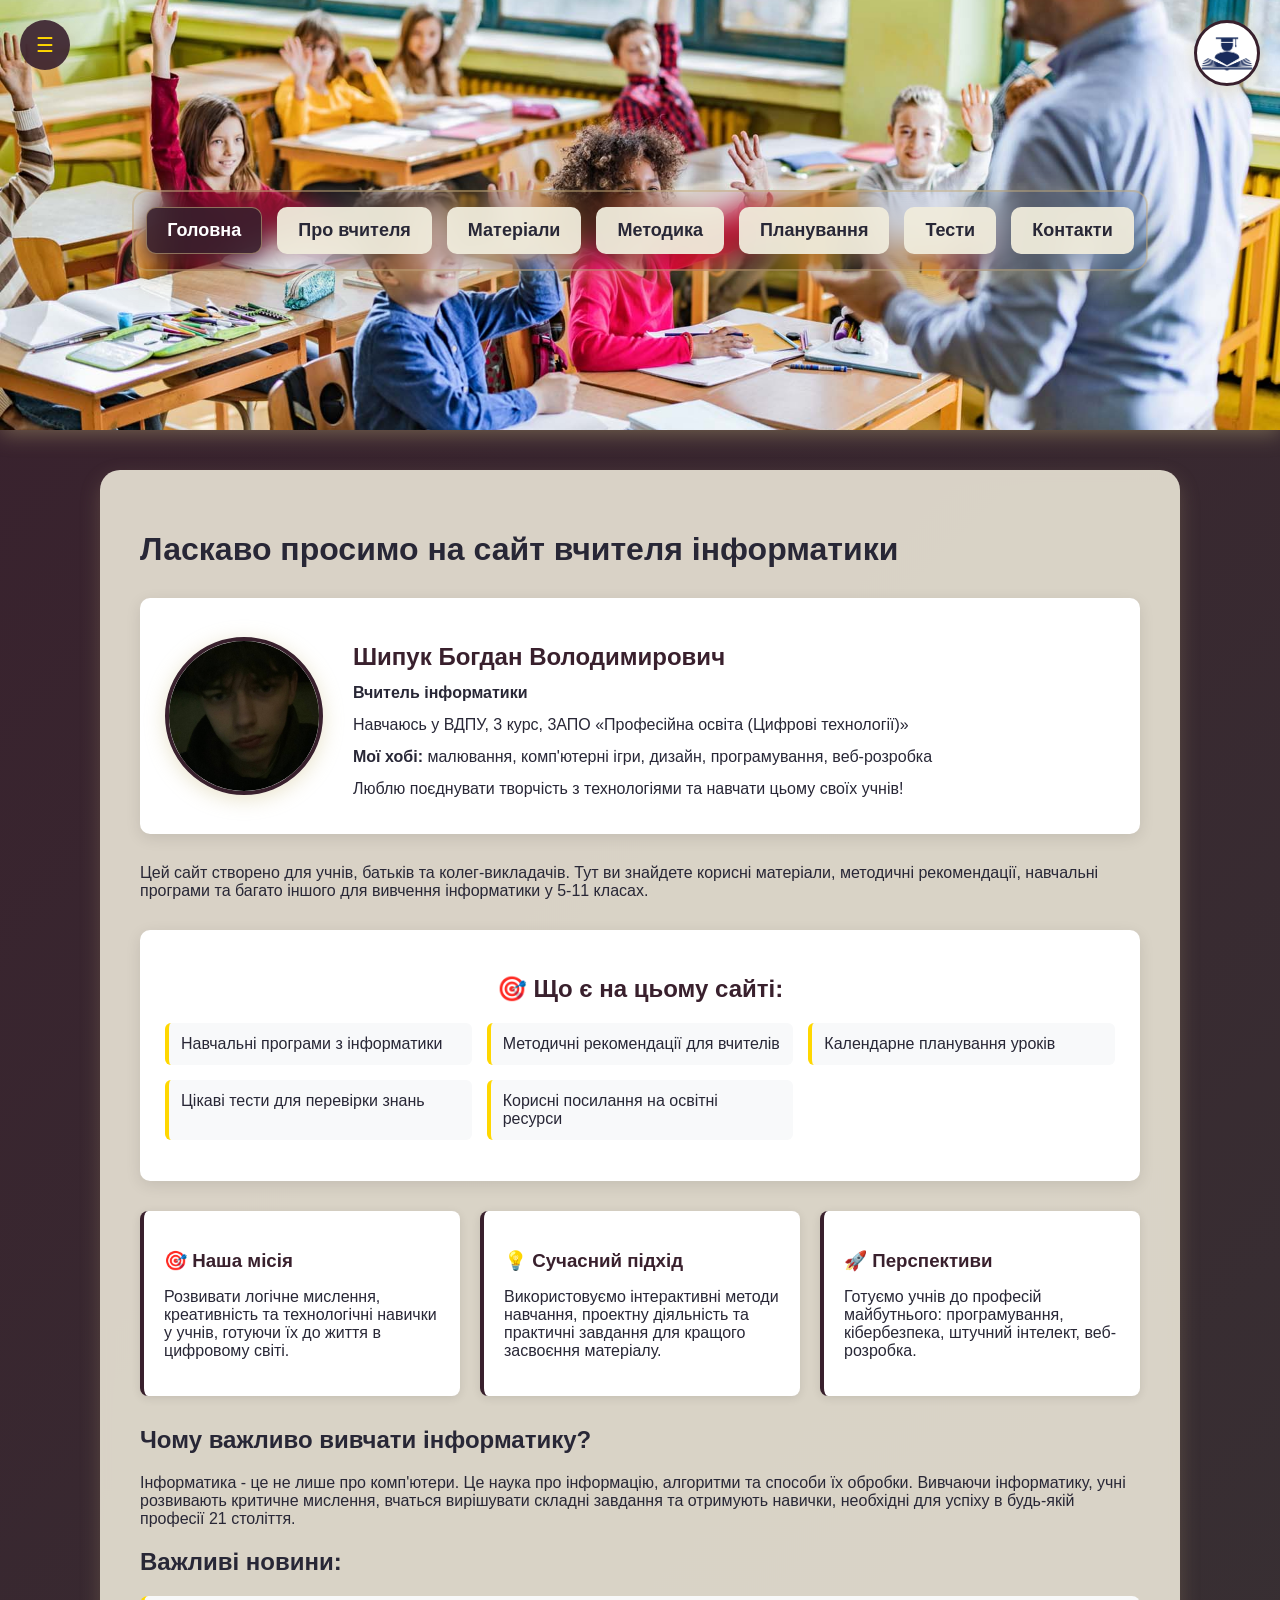
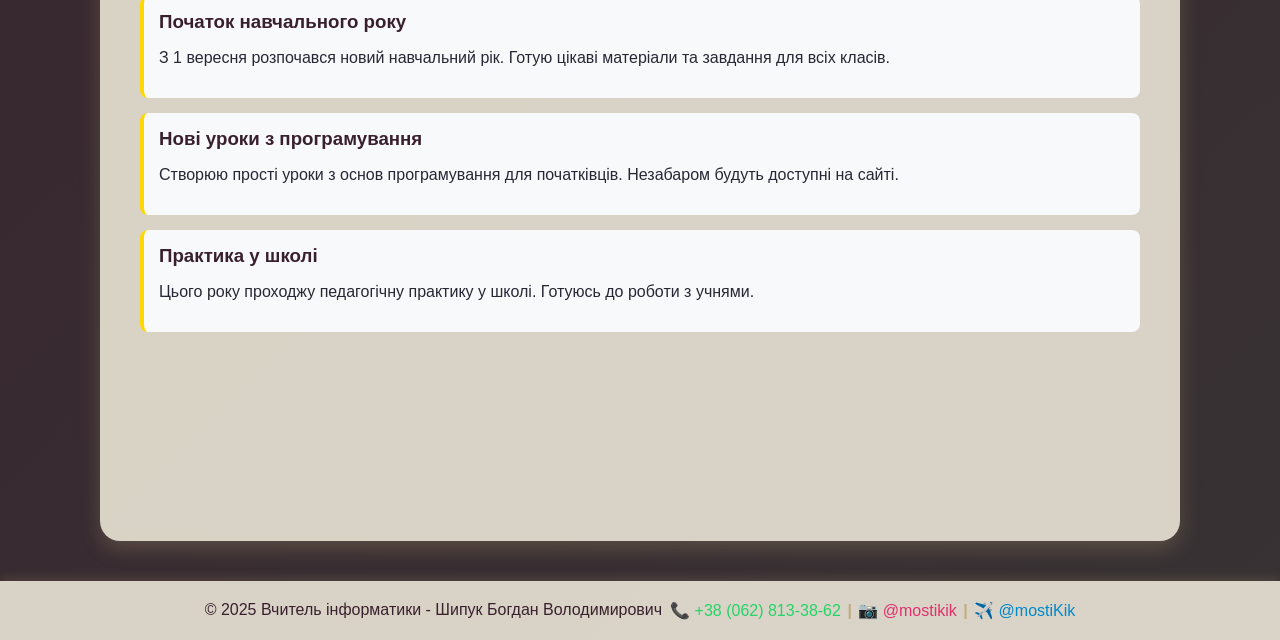
==== index.html @ 73296c1c "Add files via upload" ====
<!DOCTYPE html>
<html lang="uk">
<head>
  <meta charset="UTF-8">
  <meta name="viewport" content="width=device-width,initial-scale=1">
  <title>Головна — Вчитель інформатики</title>
  <link rel="stylesheet" href="style.css">
  <link rel="icon" type="image/png" href="images/icon.png">
</head>
<body>

<button class="menu-toggle" id="menuToggle">☰</button>

<header id="mainHeader">
  <div class="container">
    <nav>
      <ul class="menu">
        <li><a href="index.html" class="active">Головна</a></li>
        <li><a href="about.html">Про вчителя</a></li>
        <li><a href="materials.html">Матеріали</a></li>
        <li><a href="methodology.html">Методика</a></li>
        <li><a href="planning.html">Планування</a></li>
        <li><a href="tests.html">Тести</a></li>
        <li><a href="contacts.html">Контакти</a></li>
      </ul>
    </nav>
  </div>
</header>

<main class="container" id="mainContent">
  <h1 id="main-title">Ласкаво просимо на сайт вчителя інформатики</h1>
  
  <div class="welcome-content">
    <!-- Блок про вчителя -->
    <div class="teacher-preview">
      <img src="images/photo.jpg" alt="Шипук Богдан Володимирович" class="teacher-photo">
      <div class="teacher-info">
        <h2>Шипук Богдан Володимирович</h2>
        <p><strong>Вчитель інформатики</strong></p>
        <p>Навчаюсь у ВДПУ, 3 курс, 3АПО «Професійна освіта (Цифрові технології)»</p>
        <p><strong>Мої хобі:</strong> малювання, комп'ютерні ігри, дизайн, програмування, веб-розробка</p>
        <p>Люблю поєднувати творчість з технологіями та навчати цьому своїх учнів!</p>
      </div>
    </div>

    <p>Цей сайт створено для учнів, батьків та колег-викладачів. Тут ви знайдете корисні матеріали, методичні рекомендації, навчальні програми та багато іншого для вивчення інформатики у 5-11 класах.</p>
    
    <!-- Що є на сайті -->
    <div class="site-features">
      <h2>🎯 Що є на цьому сайті:</h2>
      <ul class="features-list">
        <li>Навчальні програми з інформатики</li>
        <li>Методичні рекомендації для вчителів</li>
        <li>Календарне планування уроків</li>
        <li>Цікаві тести для перевірки знань</li>
        <li>Корисні посилання на освітні ресурси</li>
      </ul>
    </div>
    
    <div class="features-grid">
      <div class="feature-card">
        <h3>🎯 Наша місія</h3>
        <p>Розвивати логічне мислення, креативність та технологічні навички у учнів, готуючи їх до життя в цифровому світі.</p>
      </div>
      
      <div class="feature-card">
        <h3>💡 Сучасний підхід</h3>
        <p>Використовуємо інтерактивні методи навчання, проектну діяльність та практичні завдання для кращого засвоєння матеріалу.</p>
      </div>
      
      <div class="feature-card">
        <h3>🚀 Перспективи</h3>
        <p>Готуємо учнів до професій майбутнього: програмування, кібербезпека, штучний інтелект, веб-розробка.</p>
      </div>
    </div>
    
    <h2>Чому важливо вивчати інформатику?</h2>
    <p>Інформатика - це не лише про комп'ютери. Це наука про інформацію, алгоритми та способи їх обробки. Вивчаючи інформатику, учні розвивають критичне мислення, вчаться вирішувати складні завдання та отримують навички, необхідні для успіху в будь-якій професії 21 століття.</p>
    
    <h2>Важливі новини:</h2>
    <div class="news-item">
      <h3>Початок навчального року</h3>
      <p>З 1 вересня розпочався новий навчальний рік. Готую цікаві матеріали та завдання для всіх класів.</p>
    </div>
    
    <div class="news-item">
      <h3>Нові уроки з програмування</h3>
      <p>Створюю прості уроки з основ програмування для початківців. Незабаром будуть доступні на сайті.</p>
    </div>

    <div class="news-item">
      <h3>Практика у школі</h3>
      <p>Цього року проходжу педагогічну практику у школі. Готуюсь до роботи з учнями.</p>
    </div>

  <canvas id="matrix"></canvas>
</main>

<footer class="footer">
  <div class="footer-content">
    <div class="footer-text">© 2025 Вчитель інформатики - Шипук Богдан Володимирович</div>
    <div class="social-links">
      <a href="tel:+380628133862" class="social-link">📞 +38 (062) 813-38-62</a>
      <span class="contact-separator">|</span>
      <a href="https://instagram.com/mostikik" class="social-link" target="_blank">📷 @mostikik</a>
      <span class="contact-separator">|</span>
      <a href="https://t.me/mostiKik" class="social-link telegram" target="_blank">✈️ @mostiKik</a>
    </div>
  </div>
</footer>
<script src="script.js"></script>
</body>
</html>
---- style.css ----
/* Загальні стилі */
body {
  margin: 0;
  font-family: "Poppins", sans-serif;
  color: #282736;
  background: linear-gradient(135deg, #39202D, #373836, #636D64, #C4AB7D);
  background-size: 400% 400%;
  animation: gradientMove 15s ease infinite;
}

@keyframes gradientMove {
  0% { background-position: 0% 50%; }
  50% { background-position: 100% 50%; }
  100% { background-position: 0% 50%; }
}

/* Шапка */
header {
  text-align: center;
  padding: 60px 20px 70px 20px;
  background: 
    url('images/happy-teacher-in-a-classroom.jpg') center/cover no-repeat,
    rgba(236, 230, 215, 0.75);
  box-shadow: 0 4px 20px rgba(201, 186, 125, 0.4);
  position: relative;
  z-index: 1000;
  min-height: 300px;
  display: flex;
  flex-direction: column;
  justify-content: center;
  transition: all 0.5s ease;
}

header.hidden {
  transform: translateY(-100%);
  height: 0;
  overflow: hidden;
}

/* Фото вчителя в header */
header::after {
  content: '';
  position: absolute;
  top: 20px;
  right: 20px;
  width: 60px;
  height: 60px;
  background: url('images/logo.png') center/cover no-repeat;
  border-radius: 50%;
  border: 3px solid #39202D;
  box-shadow: 0 4px 20px rgba(201, 186, 125, 0.4);
  backdrop-filter: blur(15px);
  z-index: 2;
}

.header-overlay {
  content: '';
  position: absolute;
  top: 0;
  left: 0;
  right: 0;
  bottom: 0;
  background: linear-gradient(
    135deg,
    rgba(57, 32, 45, 0.1) 0%,
    rgba(55, 56, 54, 0.1) 50%,
    rgba(196, 171, 125, 0.1) 100%
  );
  z-index: 1;
}

header .container {
  max-width: 1200px;
  margin: 0 auto;
  position: relative;
  z-index: 2;
  display: flex;
  align-items: center;
  justify-content: space-between;
  padding: 15px 0;
}

/* Логотип */
.logo {
  display: flex;
  align-items: center;
  gap: 10px;
  font-size: 24px;
  font-weight: bold;
  color: #39202D;
  text-decoration: none;
  margin-right: 30px;
}

.logo-photo {
  width: 50px;
  height: 50px;
  object-fit: cover;
  border-radius: 8px;
  border: 2px solid #39202D;
  box-shadow: 0 4px 20px rgba(201, 186, 125, 0.4);
  backdrop-filter: blur(15px);
}

/* Кнопка меню */
.menu-toggle {
  position: fixed;
  top: 20px;
  left: 20px;
  width: 50px;
  height: 50px;
  background: rgba(57, 32, 45, 0.9);
  color: #FFD700;
  border: none;
  border-radius: 50%;
  font-size: 20px;
  cursor: pointer;
  z-index: 1001;
  box-shadow: 0 4px 20px rgba(201, 186, 125, 0.4);
  backdrop-filter: blur(15px);
  transition: all 0.3s ease;
}

.menu-toggle:hover {
  background: rgba(57, 32, 45, 1);
  transform: scale(1.1);
}

/* Меню */
nav {
  margin-top: 40px;
  position: relative;
  z-index: 3;
}

nav ul.menu {
  list-style: none;
  margin: 0 auto;
  padding: 15px;
  display: flex;
  justify-content: center;
  gap: 15px;
  background: transparent;
  backdrop-filter: blur(15px);
  box-shadow: 0 8px 30px rgba(201, 186, 125, 0.4);
  border: 2px solid rgba(196, 171, 125, 0.5);
  border-radius: 15px;
  position: relative;
  flex-wrap: nowrap;
  white-space: nowrap;
  max-width: calc(100% - 40px);
}

nav ul.menu::before {
  content: '';
  position: absolute;
  top: -5px;
  left: -5px;
  right: -5px;
  bottom: -5px;
  background: transparent;
  border-radius: 18px;
  z-index: -1;
  opacity: 0.3;
}

nav ul.menu li {
  position: relative;
  flex-shrink: 0;
}

/* Кнопки меню */
nav ul.menu li a {
  display: block;
  padding: 12px 20px;
  color: #282736;
  text-decoration: none;
  font-weight: 600;
  font-size: 18px;
  transition: all 0.3s ease;
  border-radius: 10px;
  border: 1px solid transparent;
  background: rgba(240, 235, 220, 0.95);
  white-space: nowrap;
}

nav ul.menu li a:hover {
  color: #FFFFFF;
  background: rgba(57, 32, 45, 0.9);
  transform: translateY(-3px);
  border-color: rgba(196, 171, 125, 0.6);
  box-shadow: 0 6px 20px rgba(57, 32, 45, 0.5);
}

nav ul.menu li a.active {
  color: #FFFFFF;
  background: rgba(57, 32, 45, 0.9);
  box-shadow: 0 4px 15px rgba(57, 32, 45, 0.5);
  border-color: rgba(196, 171, 125, 0.6);
}

/* Підменю */
nav ul.submenu {
  display: none;
  position: absolute;
  top: 100%;
  left: 0;
  background: rgba(40, 39, 54, 0.85);
  border-radius: 12px;
  list-style: none;
  padding: 12px 0;
  margin: 5px 0 0 0;
  min-width: 220px;
  box-shadow: 0 10px 25px rgba(0, 0, 0, 0.3);
  z-index: 9999;
  border: 1px solid rgba(196, 171, 125, 0.4);
  backdrop-filter: blur(15px);
}

nav ul.submenu li a {
  display: block;
  padding: 12px 22px;
  color: #ECE6D7;
  text-decoration: none;
  font-size: 16px;
  border-radius: 6px;
  background: transparent;
  margin: 0 8px;
  transition: all 0.3s ease;
}

nav ul.submenu li a:hover {
  background: rgba(196, 171, 125, 0.8);
  color: #282736;
  transform: translateX(5px);
  box-shadow: 0 4px 12px rgba(196, 171, 125, 0.4);
}

nav ul.menu li.dropdown:hover > ul.submenu {
  display: block;
}

/* Основна частина */
main {
  max-width: 1000px;
  margin: 40px auto;
  background: rgba(236, 230, 215, 0.9);
  border-radius: 20px;
  padding: 40px;
  box-shadow: 0 8px 20px rgba(196, 171, 125, 0.25);
  backdrop-filter: blur(6px);
  transition: margin-top 0.5s ease;
}

main.menu-hidden {
  margin-top: -200px;
}

/* Блок про вчителя */
.teacher-preview {
  display: flex;
  align-items: center;
  gap: 30px;
  margin: 30px 0;
  padding: 25px;
  background: white;
  border-radius: 10px;
  box-shadow: 0 4px 15px rgba(0, 0, 0, 0.1);
}

.teacher-photo {
  width: 150px;
  height: 150px;
  object-fit: cover;
  border-radius: 50%;
  border: 4px solid #39202D;
  box-shadow: 0 4px 20px rgba(201, 186, 125, 0.4);
  backdrop-filter: blur(15px);
}

.teacher-info h2 {
  color: #39202D;
  margin-bottom: 10px;
}

.teacher-info p {
  margin: 8px 0;
  line-height: 1.5;
}

/* Картки особливостей */
.features-grid {
  display: grid;
  grid-template-columns: repeat(auto-fit, minmax(300px, 1fr));
  gap: 20px;
  margin: 30px 0;
}

.feature-card {
  background: white;
  padding: 20px;
  border-radius: 8px;
  box-shadow: 0 2px 10px rgba(0,0,0,0.1);
  border-left: 4px solid #39202D;
}

.feature-card h3 {
  color: #39202D;
  margin-bottom: 10px;
}

/* Що є на сайті */
.site-features {
  background: white;
  padding: 25px;
  border-radius: 10px;
  box-shadow: 0 4px 15px rgba(0, 0, 0, 0.1);
  margin: 30px 0;
}

.site-features h2 {
  color: #39202D;
  margin-bottom: 20px;
  text-align: center;
}

.features-list {
  display: grid;
  grid-template-columns: repeat(auto-fit, minmax(250px, 1fr));
  gap: 15px;
  list-style: none;
  padding: 0;
}

.features-list li {
  padding: 12px;
  background: #f8f9fa;
  border-radius: 6px;
  border-left: 4px solid #FFD700;
  transition: all 0.3s ease;
}

.features-list li:hover {
  background: #e9ecef;
  transform: translateX(5px);
}

/* Новини */
.news-item {
  background: #f8f9fa;
  border-radius: 8px;
  padding: 15px;
  margin: 15px 0;
  border-left: 4px solid #FFD700;
}

.news-item h3 {
  color: #39202D;
  margin: 0 0 10px 0;
}

/* Стилі для сторінки "Про вчителя" */
.about-grid {
  display: grid;
  grid-template-columns: repeat(auto-fit, minmax(300px, 1fr));
  gap: 20px;
  margin-top: 30px;
}

.about-item {
  background: white;
  padding: 25px;
  border-radius: 8px;
  box-shadow: 0 2px 10px rgba(0,0,0,0.1);
}

/* Стилі для сторінки "Матеріали" */
.materials-grid {
  display: grid;
  grid-template-columns: repeat(auto-fit, minmax(350px, 1fr));
  gap: 30px;
  margin-top: 30px;
}

.material-category {
  background: white;
  padding: 30px;
  border-radius: 15px;
  box-shadow: 0 8px 25px rgba(57, 32, 45, 0.15);
  border-left: 5px solid #39202D;
  transition: transform 0.3s ease;
}

.material-category:hover {
  transform: translateY(-5px);
}

.material-category h3 {
  color: #39202D;
  margin-bottom: 20px;
  text-align: center;
  font-size: 1.4em;
  border-bottom: 2px solid #C4AB7D;
  padding-bottom: 10px;
}

.material-category ul {
  list-style: none;
  padding: 0;
  margin: 0;
}

.material-category li {
  margin: 12px 0;
  padding: 0;
}

.material-category a {
  display: block;
  padding: 12px 15px;
  background: #f8f9fa;
  color: #39202D;
  text-decoration: none;
  border-radius: 8px;
  border-left: 4px solid #C4AB7D;
  transition: all 0.3s ease;
  font-weight: 500;
}

.material-category a:hover {
  background: #39202D;
  color: white;
  transform: translateX(5px);
  border-left-color: #FFD700;
}

/* Стилі для сторінки "Методика" */
.methodology-grid {
  display: grid;
  grid-template-columns: repeat(auto-fit, minmax(400px, 1fr));
  gap: 30px;
  margin-top: 30px;
}

.methodology-item {
  background: white;
  padding: 25px;
  border-radius: 10px;
  box-shadow: 0 4px 15px rgba(0,0,0,0.1);
  transition: transform 0.3s ease;
}

.methodology-item:hover {
  transform: translateY(-5px);
}

.presentation-list, .methodology-list {
  list-style: none;
  padding: 0;
}

.presentation-list li, .methodology-list li {
  margin: 10px 0;
  padding: 8px;
  background: #f8f9fa;
  border-radius: 6px;
  border-left: 4px solid #39202D;
  transition: all 0.3s ease;
}

.presentation-list li:hover, .methodology-list li:hover {
  background: #e9ecef;
  border-left-color: #FFD700;
}

.presentation-list a, .methodology-list a {
  color: #39202D;
  text-decoration: none;
  display: block;
  padding: 5px;
  font-weight: 500;
}

.presentation-list a:hover, .methodology-list a:hover {
  color: #FFD700;
}

.grade-section {
  margin: 15px 0;
}

.grade-section h4 {
  color: #39202D;
  margin: 0 0 8px 0;
  font-size: 16px;
  border-bottom: 1px solid #FFD700;
  padding-bottom: 3px;
}

/* Стилі для сторінки "Контакти" */
.contact-simple {
  display: grid;
  grid-template-columns: repeat(auto-fit, minmax(280px, 1fr));
  gap: 25px;
  margin-top: 40px;
}

.contact-card {
  background: white;
  padding: 30px 25px;
  border-radius: 15px;
  box-shadow: 0 8px 25px rgba(57, 32, 45, 0.15);
  text-align: center;
  transition: all 0.3s ease;
  border: 2px solid transparent;
  position: relative;
  overflow: hidden;
  cursor: pointer;
}

.contact-card::before {
  content: '';
  position: absolute;
  top: 0;
  left: 0;
  right: 0;
  height: 4px;
  background: linear-gradient(135deg, #39202D, #C4AB7D);
}

.contact-card:hover {
  transform: translateY(-8px);
  box-shadow: 0 15px 35px rgba(57, 32, 45, 0.25);
  border-color: #C4AB7D;
}

.contact-card h3 {
  margin-bottom: 15px;
  color: #39202D;
  font-size: 1.3em;
  font-weight: 600;
}

.contact-card p {
  color: #555;
  font-size: 1.1em;
  margin: 0;
  font-weight: 500;
}

.contact-card a {
  text-decoration: none;
  color: inherit;
  display: block;
}

.contact-card[data-email]::after,
.contact-card[data-tel]::after,
.contact-card[data-telegram]::after,
.contact-card[data-instagram]::after {
  content: '↗';
  position: absolute;
  top: 15px;
  right: 15px;
  opacity: 0;
  transition: all 0.3s ease;
  font-size: 1.2em;
}

.contact-card:hover::after {
  opacity: 1;
  transform: translate(3px, -3px);
}

.contact-card:active {
  transform: translateY(-2px) scale(0.98);
}

/* Форма зворотного зв'язку */
.contact-form {
  background: white;
  padding: 30px;
  border-radius: 15px;
  box-shadow: 0 8px 25px rgba(57, 32, 45, 0.15);
  margin-top: 40px;
  border-top: 4px solid #39202D;
}

.contact-form h3 {
  color: #39202D;
  margin-bottom: 25px;
  text-align: center;
  font-size: 1.4em;
}

.form-group {
  margin-bottom: 20px;
}

.form-group label {
  display: block;
  margin-bottom: 8px;
  color: #39202D;
  font-weight: 600;
}

.form-group input,
.form-group textarea {
  width: 100%;
  padding: 12px 15px;
  border: 2px solid #e0e0e0;
  border-radius: 8px;
  font-size: 16px;
  transition: all 0.3s ease;
  box-sizing: border-box;
  font-family: "Poppins", sans-serif;
}

.form-group input:focus,
.form-group textarea:focus {
  outline: none;
  border-color: #39202D;
  box-shadow: 0 0 0 3px rgba(57, 32, 45, 0.1);
}

.form-group textarea {
  resize: vertical;
  min-height: 120px;
}

.submit-btn {
  background: linear-gradient(135deg, #39202D, #C4AB7D);
  color: white;
  border: none;
  padding: 15px 30px;
  border-radius: 8px;
  font-size: 16px;
  font-weight: 600;
  cursor: pointer;
  transition: all 0.3s ease;
  width: 100%;
  font-family: "Poppins", sans-serif;
}

.submit-btn:hover {
  transform: translateY(-2px);
  box-shadow: 0 5px 15px rgba(57, 32, 45, 0.3);
}

.submit-btn:active {
  transform: translateY(0);
}

.form-message {
  padding: 15px;
  border-radius: 8px;
  margin-top: 20px;
  text-align: center;
  font-weight: 500;
  display: none;
}

.form-message.success {
  background: #d4edda;
  color: #155724;
  border: 1px solid #c3e6cb;
  display: block;
}

.form-message.error {
  background: #f8d7da;
  color: #721c24;
  border: 1px solid #f5c6cb;
  display: block;
}

/* Стилі для сторінки "Планування" */
.grades-grid {
  display: grid;
  grid-template-columns: repeat(auto-fit, minmax(300px, 1fr));
  gap: 25px;
  margin-top: 30px;
}

.grade-plan {
  background: white;
  padding: 25px;
  border-radius: 12px;
  box-shadow: 0 4px 15px rgba(0, 0, 0, 0.1);
  border-left: 5px solid #39202D;
}

.grade-plan h3 {
  color: #39202D;
  margin-bottom: 20px;
  text-align: center;
  font-size: 1.3em;
}

.grade-plan .month-plans {
  display: grid;
  gap: 12px;
}

.grade-plan .month-plan {
  background: #f8f9fa;
  padding: 15px;
  border-radius: 8px;
  border-left: 3px solid #C4AB7D;
}

.grade-plan .month-plan h4 {
  color: #39202D;
  margin: 0 0 8px 0;
  font-size: 1em;
}

.grade-plan .month-plan p {
  margin: 0;
  color: #555;
  font-size: 0.9em;
  line-height: 1.4;
}

/* Кнопки завантаження */
.download-section {
  margin-top: 15px;
  text-align: center;
}

.download-btn {
  display: inline-block;
  background: linear-gradient(135deg, #39202D, #C4AB7D);
  color: white;
  padding: 12px 24px;
  border-radius: 10px;
  text-decoration: none;
  font-weight: 600;
  font-size: 14px;
  transition: all 0.3s ease;
  border: 2px solid transparent;
  box-shadow: 0 4px 15px rgba(57, 32, 45, 0.2);
  position: relative;
  overflow: hidden;
}

.download-btn::before {
  content: '';
  position: absolute;
  top: 0;
  left: -100%;
  width: 100%;
  height: 100%;
  background: linear-gradient(90deg, transparent, rgba(255,255,255,0.2), transparent);
  transition: left 0.5s;
}

.download-btn:hover {
  transform: translateY(-3px);
  box-shadow: 0 8px 25px rgba(57, 32, 45, 0.3);
  border-color: #FFD700;
}

.download-btn:hover::before {
  left: 100%;
}

.download-btn:active {
  transform: translateY(-1px);
}

/* Стилі для сторінки "Тести" */
.test-category {
  margin-bottom: 30px;
}

.test-list {
  display: grid;
  grid-template-columns: repeat(auto-fit, minmax(300px, 1fr));
  gap: 20px;
}

.test-item {
  background: white;
  padding: 20px;
  border-radius: 8px;
  box-shadow: 0 2px 10px rgba(0,0,0,0.1);
}

/* Кнопки */
.button {
  display: inline-block;
  padding: 10px 20px;
  background: #39202D;
  color: white;
  text-decoration: none;
  border-radius: 5px;
  transition: all 0.3s ease;
}

.button:hover {
  background: #FFD700;
  color: #39202D;
  transform: translateY(-2px);
}

/* Футер */
footer {
  text-align: center;
  padding: 20px;
  background: rgba(236, 230, 215, 0.9);
  box-shadow: 0 -2px 10px rgba(196, 171, 125, 0.2);
  margin-top: 40px;
}

.footer-content {
  display: flex;
  justify-content: center;
  align-items: center;
  flex-wrap: wrap;
  gap: 8px;
  text-align: center;
  font-size: 16px;
}

.footer-text {
  font-weight: 500;
  color: #39202D;
}

.contact-separator {
  color: #C4AB7D;
  font-weight: bold;
  margin: 0 2px;
}

.social-link {
  white-space: nowrap;
  text-decoration: none;
  font-weight: 500;
  transition: color 0.3s ease;
  color: #39202D;
}

.social-link:hover {
  color: #C4AB7D;
}

/* Кольори для різних типів посилань */
.social-link[href^="tel:"] {
  color: #25D366;
}

.social-link[href^="mailto:"] {
  color: #EA4335;
}

.social-link.telegram {
  color: #0088CC;
}

.social-link[href*="instagram"] {
  color: #E1306C;
}

/* Стилі для згорнутого меню */
#mainHeader.collapsed {
  height: 0;
  overflow: hidden;
  opacity: 0;
  visibility: hidden;
  transition: all 0.3s ease;
}

#mainHeader:not(.collapsed) {
  height: auto;
  opacity: 1;
  visibility: visible;
  transition: all 0.3s ease;
}

main.menu-collapsed {
  margin-top: -120px !important;
  transition: margin-top 0.3s ease;
}

.hidden {
  display: none !important;
}

/* Забезпечення контрастності тексту */
header h1, header p {
  text-shadow: 2px 2px 4px rgba(0, 0, 0, 0.3);
  color: #282736;
}

.header-content {
  position: relative;
  z-index: 2;
}

/* Адаптивність */
@media (max-width: 768px) {
  .menu-toggle {
    top: 10px;
    left: 10px;
    width: 40px;
    height: 40px;
    font-size: 16px;
  }
  
  main.menu-collapsed {
    margin-top: -150px;
  }

  nav ul.menu {
    margin: 0 20px;
    padding: 12px;
    gap: 8px;
    max-width: calc(100% - 40px);
    overflow-x: auto;
  }
  
  nav ul.menu li a {
    padding: 10px 16px;
    font-size: 16px;
  }
  
  nav ul.submenu {
    position: static;
    width: 100%;
    margin-top: 5px;
    border-radius: 8px;
  }
  
  header {
    padding: 40px 20px 50px 20px;
    min-height: 250px;
  }
  
  header::after {
    width: 45px;
    height: 45px;
    top: 15px;
    right: 15px;
  }
  
  nav {
    margin-top: 25px;
  }

  .logo {
    margin-right: 10px;
    gap: 6px;
  }

  .logo-photo {
    width: 35px;
    height: 35px;
  }

  .teacher-preview {
    flex-direction: column;
    text-align: center;
    gap: 20px;
  }

  .teacher-photo {
    width: 120px;
    height: 120px;
  }

  .features-grid {
    grid-template-columns: 1fr;
  }

  .features-list {
    grid-template-columns: 1fr;
  }

  .methodology-grid {
    grid-template-columns: 1fr;
    gap: 20px;
  }

  .methodology-item {
    padding: 20px;
  }

  .materials-grid {
    grid-template-columns: 1fr;
    gap: 20px;
  }
  
  .material-category {
    padding: 25px 20px;
  }

  .contact-simple {
    grid-template-columns: 1fr;
    gap: 20px;
    margin-top: 30px;
  }
  
  .contact-card {
    padding: 25px 20px;
  }
  
  .contact-card h3 {
    font-size: 1.2em;
  }
  
  .contact-card p {
    font-size: 1em;
  }

  .download-btn {
    padding: 10px 20px;
    font-size: 13px;
  }
  
  .grades-grid {
    grid-template-columns: repeat(auto-fit, minmax(250px, 1fr));
    gap: 20px;
  }

  .footer-content {
    font-size: 15px;
    gap: 6px;
  }
}

@media (max-width: 480px) {
  nav ul.menu {
    margin: 0 15px;
    padding: 10px;
    gap: 6px;
    max-width: calc(100% - 30px);
  }

  nav ul.menu li a {
    padding: 8px 12px;
    font-size: 14px;
  }
  
  header::after {
    width: 40px;
    height: 40px;
    top: 10px;
    right: 10px;
  }
  
  .logo-photo {
    width: 30px;
    height: 30px;
  }

  .contact-simple {
    gap: 15px;
  }
  
  .contact-card {
    padding: 20px 15px;
  }

  .download-btn {
    padding: 8px 16px;
    font-size: 12px;
  }
  
  .grades-grid {
    grid-template-columns: 1fr;
    gap: 15px;
  }

  .footer-content {
    flex-direction: column;
    gap: 5px;
  }
  
  .contact-separator {
    display: none;
  }
}
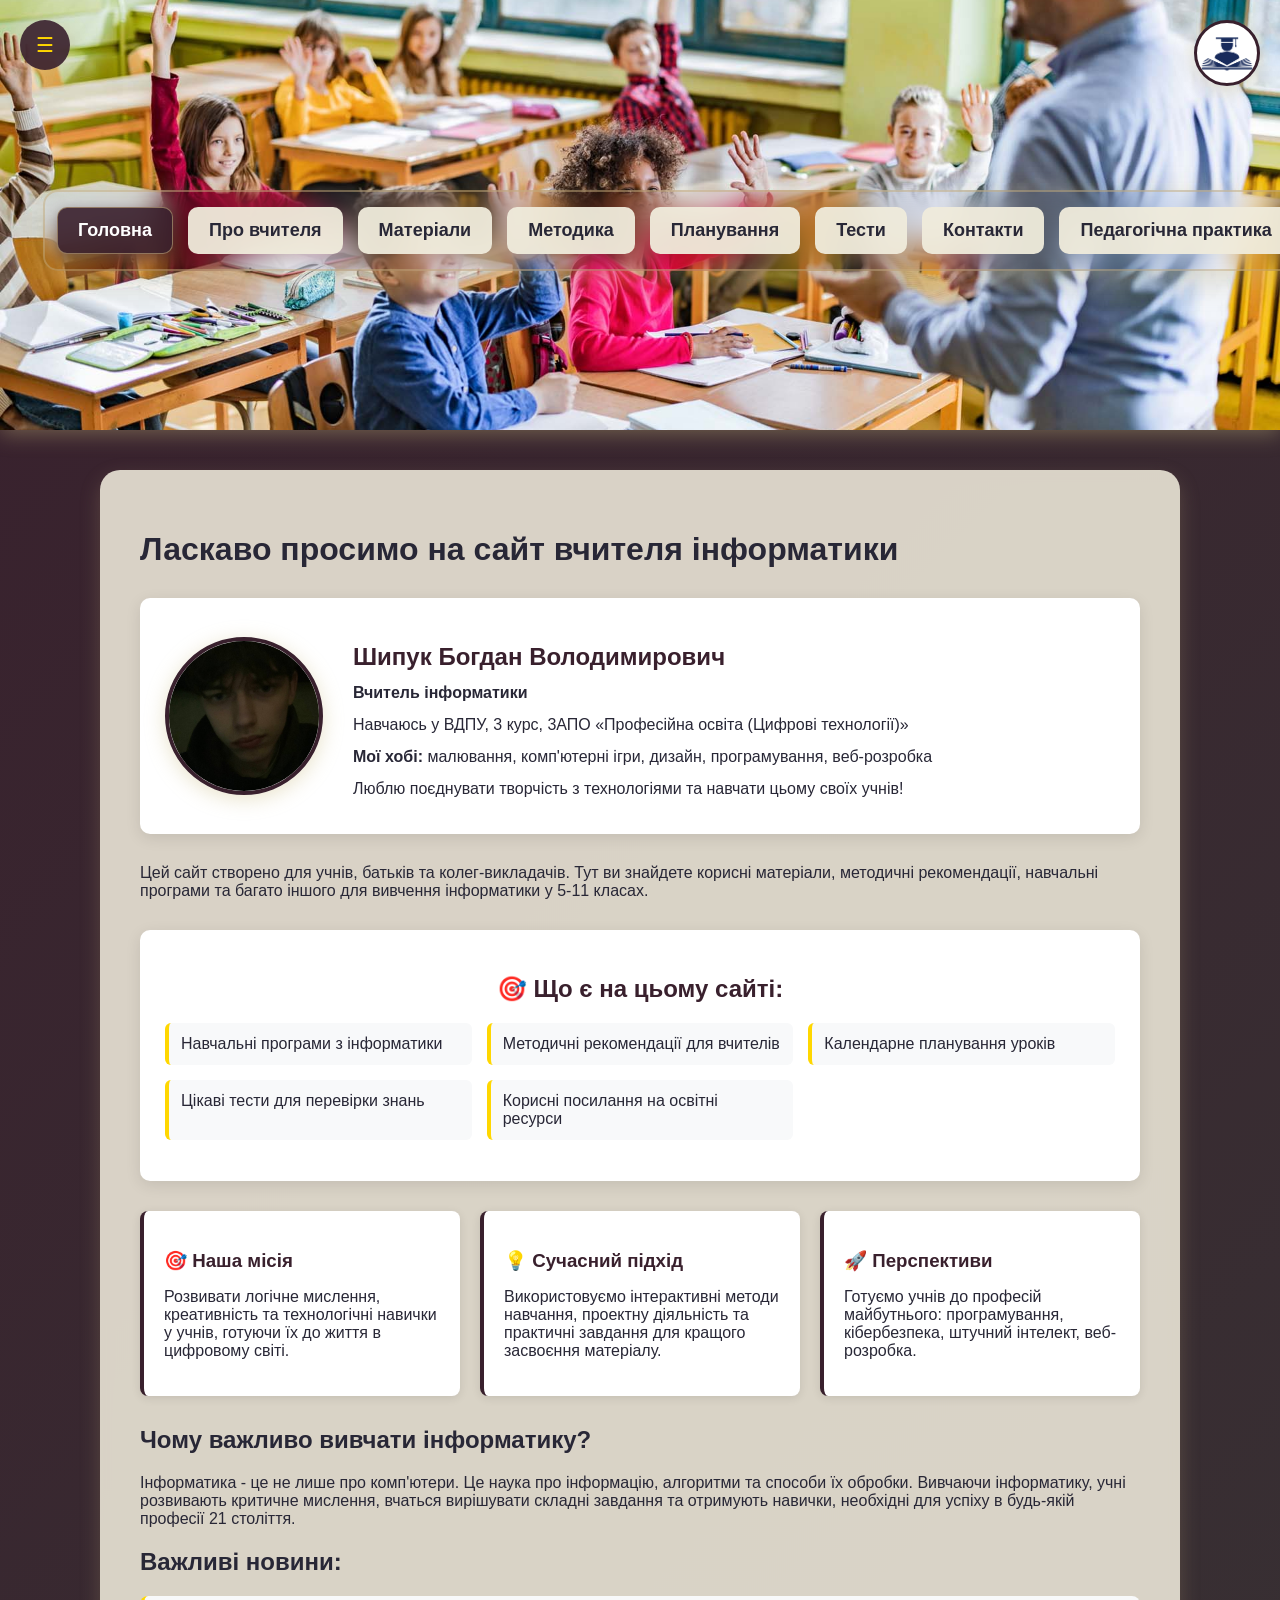
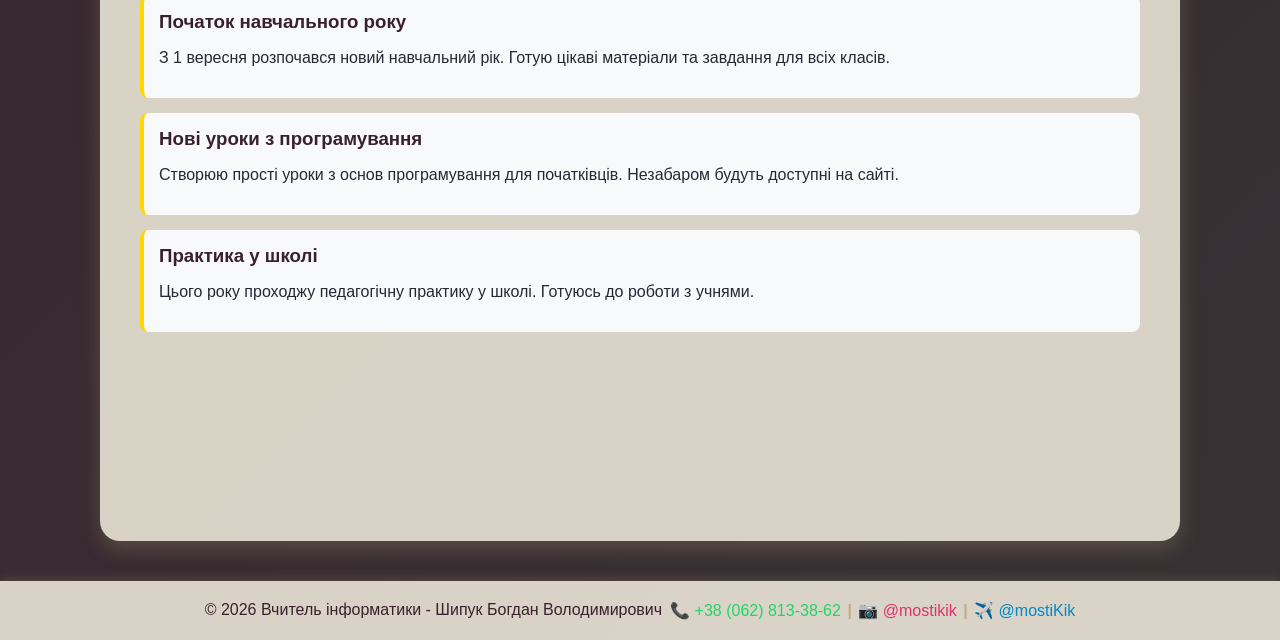
==== commit 350288a7: "Update index.html" ====
--- a/index.html
+++ b/index.html
@@ -22,6 +22,7 @@
         <li><a href="planning.html">Планування</a></li>
         <li><a href="tests.html">Тести</a></li>
         <li><a href="contacts.html">Контакти</a></li>
+        <li><a href="practice.html">Педагогічна практика</a></li>
       </ul>
     </nav>
   </div>
@@ -98,7 +99,7 @@
 
 <footer class="footer">
   <div class="footer-content">
-    <div class="footer-text">© 2025 Вчитель інформатики - Шипук Богдан Володимирович</div>
+    <div class="footer-text">© 2026 Вчитель інформатики - Шипук Богдан Володимирович</div>
     <div class="social-links">
       <a href="tel:+380628133862" class="social-link">📞 +38 (062) 813-38-62</a>
       <span class="contact-separator">|</span>
@@ -110,4 +111,4 @@
 </footer>
 <script src="script.js"></script>
 </body>
-</html>+</html>
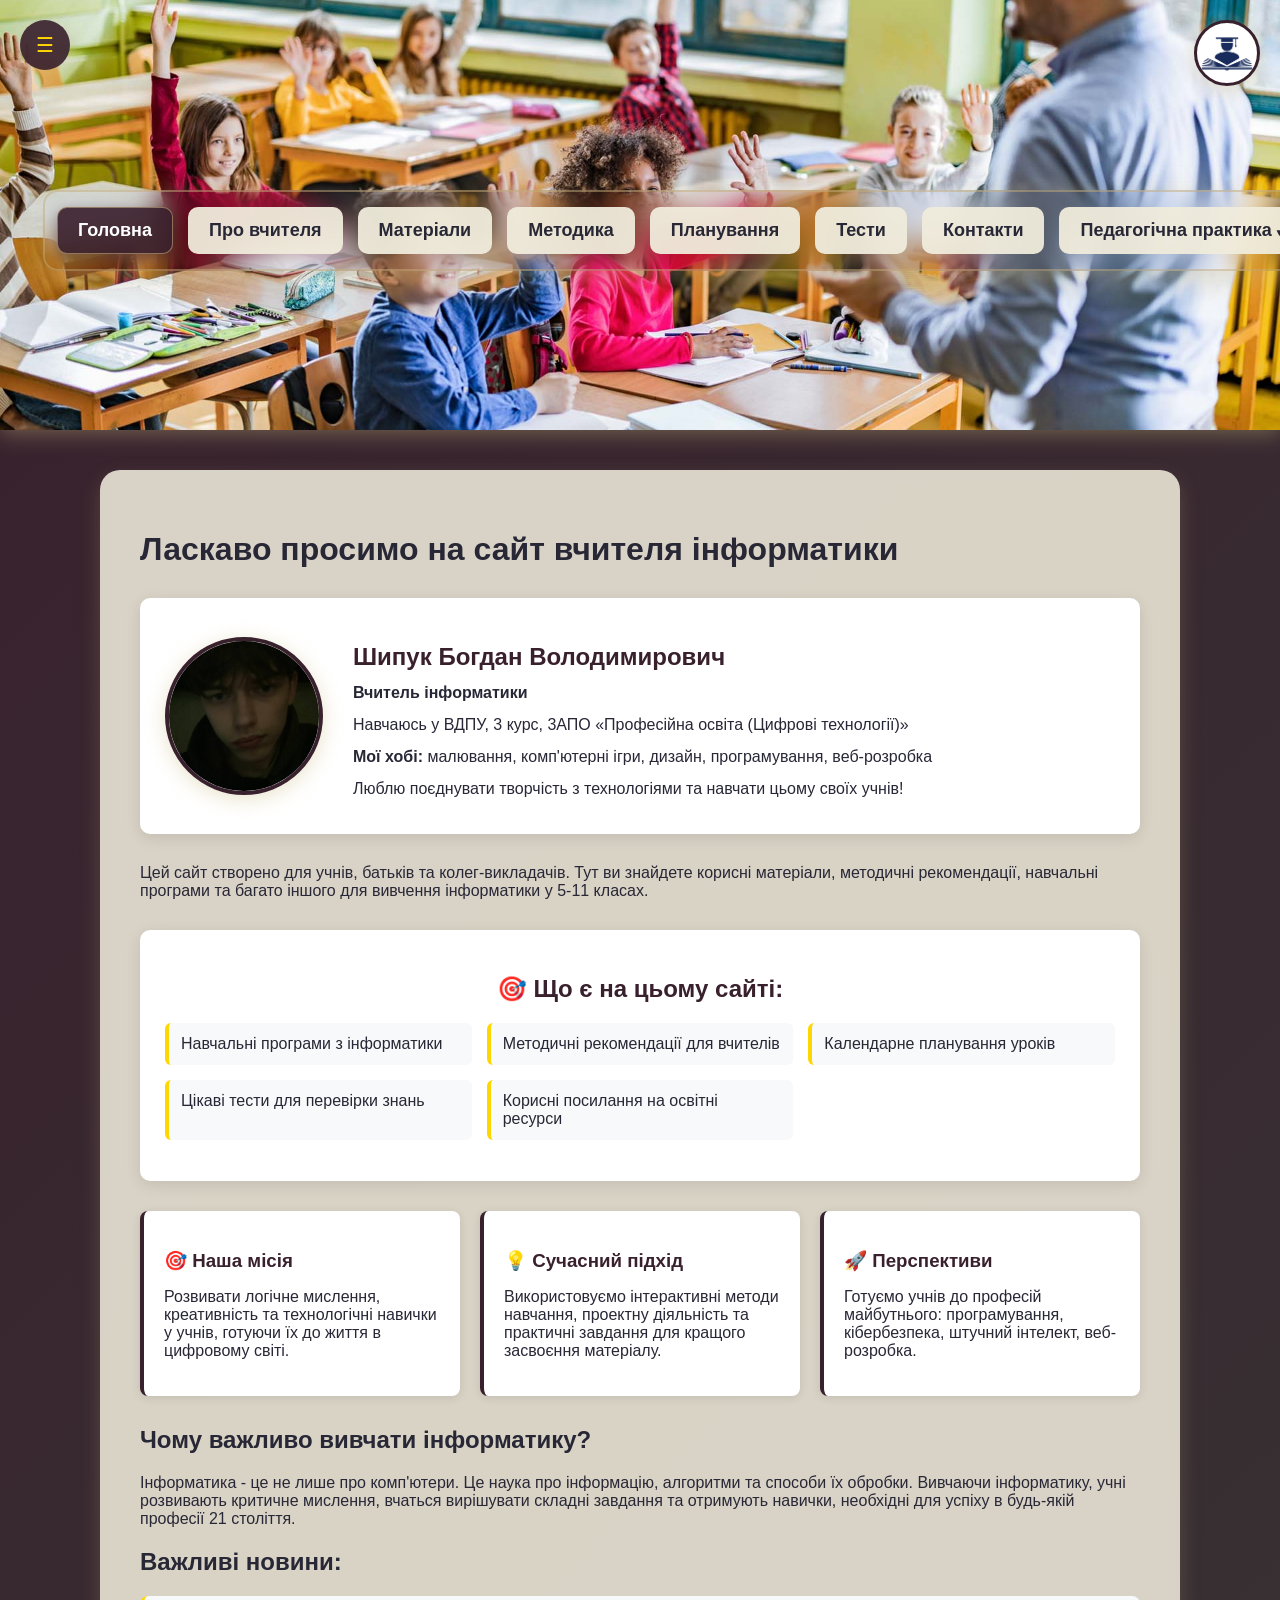
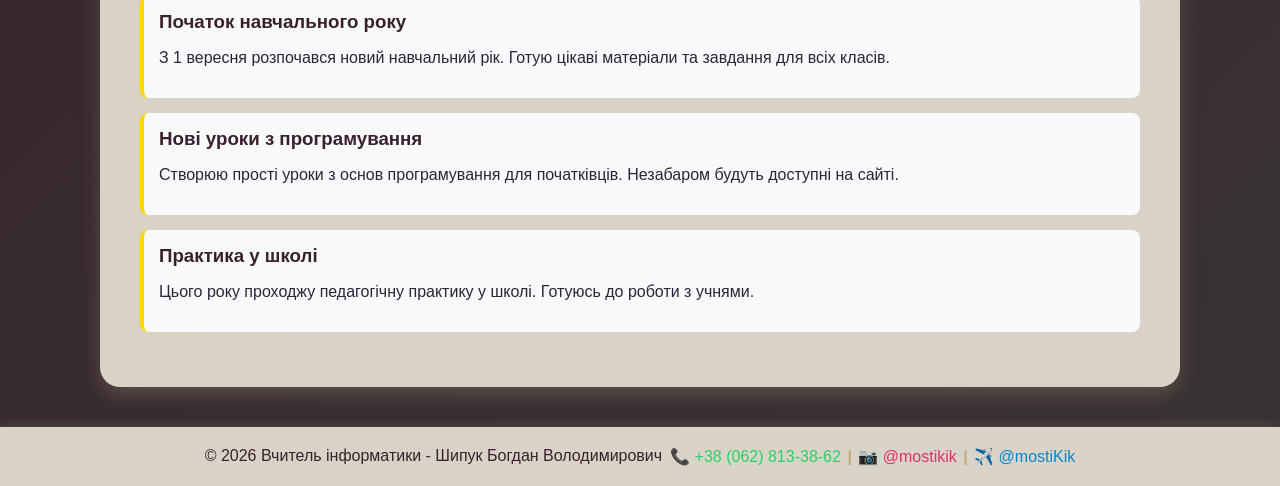
==== commit 37a01406: "Update index.html" ====
--- a/index.html
+++ b/index.html
@@ -6,6 +6,184 @@
   <title>Головна — Вчитель інформатики</title>
   <link rel="stylesheet" href="style.css">
   <link rel="icon" type="image/png" href="images/icon.png">
+  <style>
+    /* Стилі для випадаючого меню */
+    .dropdown {
+      position: relative;
+    }
+    
+    .dropdown-menu {
+      position: absolute;
+      top: 100%;
+      left: 0;
+      background: white;
+      min-width: 220px;
+      border-radius: 10px;
+      box-shadow: 0 5px 20px rgba(0,0,0,0.2);
+      opacity: 0;
+      visibility: hidden;
+      transition: all 0.3s ease;
+      z-index: 100;
+      padding: 8px 0;
+      margin-top: 5px;
+    }
+    
+    .dropdown:hover .dropdown-menu {
+      opacity: 1;
+      visibility: visible;
+      margin-top: 0;
+    }
+    
+    .dropdown-menu li {
+      list-style: none;
+    }
+    
+    .dropdown-menu a {
+      display: block;
+      padding: 10px 20px;
+      color: #39202D;
+      text-decoration: none;
+      transition: all 0.3s ease;
+      font-size: 14px;
+      border-bottom: 1px solid #eee;
+    }
+    
+    .dropdown-menu a:last-child {
+      border-bottom: none;
+    }
+    
+    .dropdown-menu a:hover {
+      background: linear-gradient(135deg, #39202D, #C4AB7D);
+      color: white;
+      padding-left: 25px;
+    }
+    
+    .menu > li.dropdown > a::after {
+      content: " ▼";
+      font-size: 10px;
+    }
+    
+    /* Стилі для модального вікна */
+    .practice-modal {
+      display: none;
+      position: fixed;
+      top: 0;
+      left: 0;
+      width: 100%;
+      height: 100%;
+      background: rgba(0,0,0,0.8);
+      z-index: 2000;
+      align-items: center;
+      justify-content: center;
+      animation: fadeIn 0.3s ease;
+    }
+    
+    @keyframes fadeIn {
+      from { opacity: 0; }
+      to { opacity: 1; }
+    }
+    
+    .modal-content {
+      background: white;
+      border-radius: 20px;
+      max-width: 600px;
+      width: 90%;
+      max-height: 85vh;
+      overflow-y: auto;
+      box-shadow: 0 10px 40px rgba(0,0,0,0.3);
+      animation: slideDown 0.3s ease;
+    }
+    
+    @keyframes slideDown {
+      from {
+        opacity: 0;
+        transform: translateY(-50px);
+      }
+      to {
+        opacity: 1;
+        transform: translateY(0);
+      }
+    }
+    
+    .modal-header {
+      background: linear-gradient(135deg, #39202D, #C4AB7D);
+      color: white;
+      padding: 20px 25px;
+      border-radius: 20px 20px 0 0;
+      display: flex;
+      justify-content: space-between;
+      align-items: center;
+    }
+    
+    .modal-header h3 {
+      margin: 0;
+      font-size: 1.5em;
+    }
+    
+    .modal-close {
+      background: none;
+      border: none;
+      color: white;
+      font-size: 28px;
+      cursor: pointer;
+      transition: transform 0.3s ease;
+    }
+    
+    .modal-close:hover {
+      transform: scale(1.1);
+    }
+    
+    .modal-body {
+      padding: 25px;
+      text-align: center;
+    }
+    
+    .info-icon {
+      font-size: 64px;
+      margin-bottom: 20px;
+    }
+    
+    .info-title {
+      font-size: 24px;
+      color: #39202D;
+      margin-bottom: 15px;
+    }
+    
+    .info-text {
+      color: #666;
+      line-height: 1.6;
+      margin-bottom: 20px;
+    }
+    
+    .info-list {
+      text-align: left;
+      margin: 20px 0;
+      padding-left: 20px;
+    }
+    
+    .info-list li {
+      margin: 10px 0;
+      color: #555;
+    }
+    
+    .info-btn {
+      display: inline-block;
+      margin-top: 15px;
+      padding: 10px 25px;
+      background: linear-gradient(135deg, #39202D, #C4AB7D);
+      color: white;
+      text-decoration: none;
+      border-radius: 8px;
+      border: none;
+      cursor: pointer;
+      transition: all 0.3s ease;
+    }
+    
+    .info-btn:hover {
+      transform: translateY(-2px);
+      box-shadow: 0 5px 15px rgba(0,0,0,0.2);
+    }
+  </style>
 </head>
 <body>
 
@@ -22,7 +200,14 @@
         <li><a href="planning.html">Планування</a></li>
         <li><a href="tests.html">Тести</a></li>
         <li><a href="contacts.html">Контакти</a></li>
-        <li><a href="practice.html">Педагогічна практика</a></li>
+        <li class="dropdown">
+          <a href="#">Педагогічна практика</a>
+          <ul class="dropdown-menu">
+            <li><a href="practice.html">📝 Практика 1</a></li>
+            <li><a href="#" data-practice="2">💻 Практика 2</a></li>
+            <li><a href="#" data-practice="3">🌐 Практика 3</a></li>
+          </ul>
+        </li>
       </ul>
     </nav>
   </div>
@@ -32,7 +217,6 @@
   <h1 id="main-title">Ласкаво просимо на сайт вчителя інформатики</h1>
   
   <div class="welcome-content">
-    <!-- Блок про вчителя -->
     <div class="teacher-preview">
       <img src="images/photo.jpg" alt="Шипук Богдан Володимирович" class="teacher-photo">
       <div class="teacher-info">
@@ -46,7 +230,6 @@
 
     <p>Цей сайт створено для учнів, батьків та колег-викладачів. Тут ви знайдете корисні матеріали, методичні рекомендації, навчальні програми та багато іншого для вивчення інформатики у 5-11 класах.</p>
     
-    <!-- Що є на сайті -->
     <div class="site-features">
       <h2>🎯 Що є на цьому сайті:</h2>
       <ul class="features-list">
@@ -93,8 +276,7 @@
       <h3>Практика у школі</h3>
       <p>Цього року проходжу педагогічну практику у школі. Готуюсь до роботи з учнями.</p>
     </div>
-
-  <canvas id="matrix"></canvas>
+  </div>
 </main>
 
 <footer class="footer">
@@ -109,6 +291,89 @@
     </div>
   </div>
 </footer>
+
+<div id="practiceModal" class="practice-modal">
+    <div class="modal-content">
+        <div class="modal-header">
+            <h3 id="modalTitle">Практика</h3>
+            <button class="modal-close" id="modalClose">&times;</button>
+        </div>
+        <div class="modal-body" id="modalBody"></div>
+    </div>
+</div>
+
 <script src="script.js"></script>
+<script>
+document.addEventListener('DOMContentLoaded', function() {
+    const modal = document.getElementById('practiceModal');
+    const modalTitle = document.getElementById('modalTitle');
+    const modalBody = document.getElementById('modalBody');
+    const modalClose = document.getElementById('modalClose');
+    
+    const practiceContent = {
+        2: {
+            title: "💻 Практика 2:",
+            content: `
+                <div class="info-icon">🚧</div>
+                <div class="info-title">Сторінка в розробці</div>
+                <div class="info-text">
+                    <p>Практика знаходиться на стадії підготовки.</p>
+                    <p>Слідкуйте за оновленнями!</p>
+                </div>
+                <button class="info-btn" onclick="closeModalFunction()">Закрити</button>
+            `
+        },
+        3: {
+            title: "🌐 Практика 3: ",
+            content: `
+                <div class="info-icon">🎨</div>
+                <div class="info-title">Сторінка в розробці</div>
+                <div class="info-text">
+                    <p>Практика готується до публікації.</p>
+                    <p>Незабаром тут з'являться цікаві матеріали!</p>
+                </div>
+                <button class="info-btn" onclick="closeModalFunction()">Закрити</button>
+            `
+        }
+    };
+    
+    window.closeModalFunction = function() {
+        modal.style.display = 'none';
+    };
+    
+    document.querySelectorAll('.dropdown-menu a').forEach(link => {
+        link.addEventListener('click', function(e) {
+            const practiceId = this.getAttribute('data-practice');
+            const href = this.getAttribute('href');
+            
+            if (href === 'practice.html') {
+                return;
+            }
+            
+            if (practiceId === '2' || practiceId === '3') {
+                e.preventDefault();
+                const content = practiceContent[practiceId];
+                if (content) {
+                    modalTitle.textContent = content.title;
+                    modalBody.innerHTML = content.content;
+                    modal.style.display = 'flex';
+                }
+            }
+        });
+    });
+    
+    function closeModal() {
+        modal.style.display = 'none';
+    }
+    
+    modalClose.addEventListener('click', closeModal);
+    window.addEventListener('click', function(e) {
+        if (e.target === modal) closeModal();
+    });
+    document.addEventListener('keydown', function(e) {
+        if (e.key === 'Escape' && modal.style.display === 'flex') closeModal();
+    });
+});
+</script>
 </body>
 </html>
